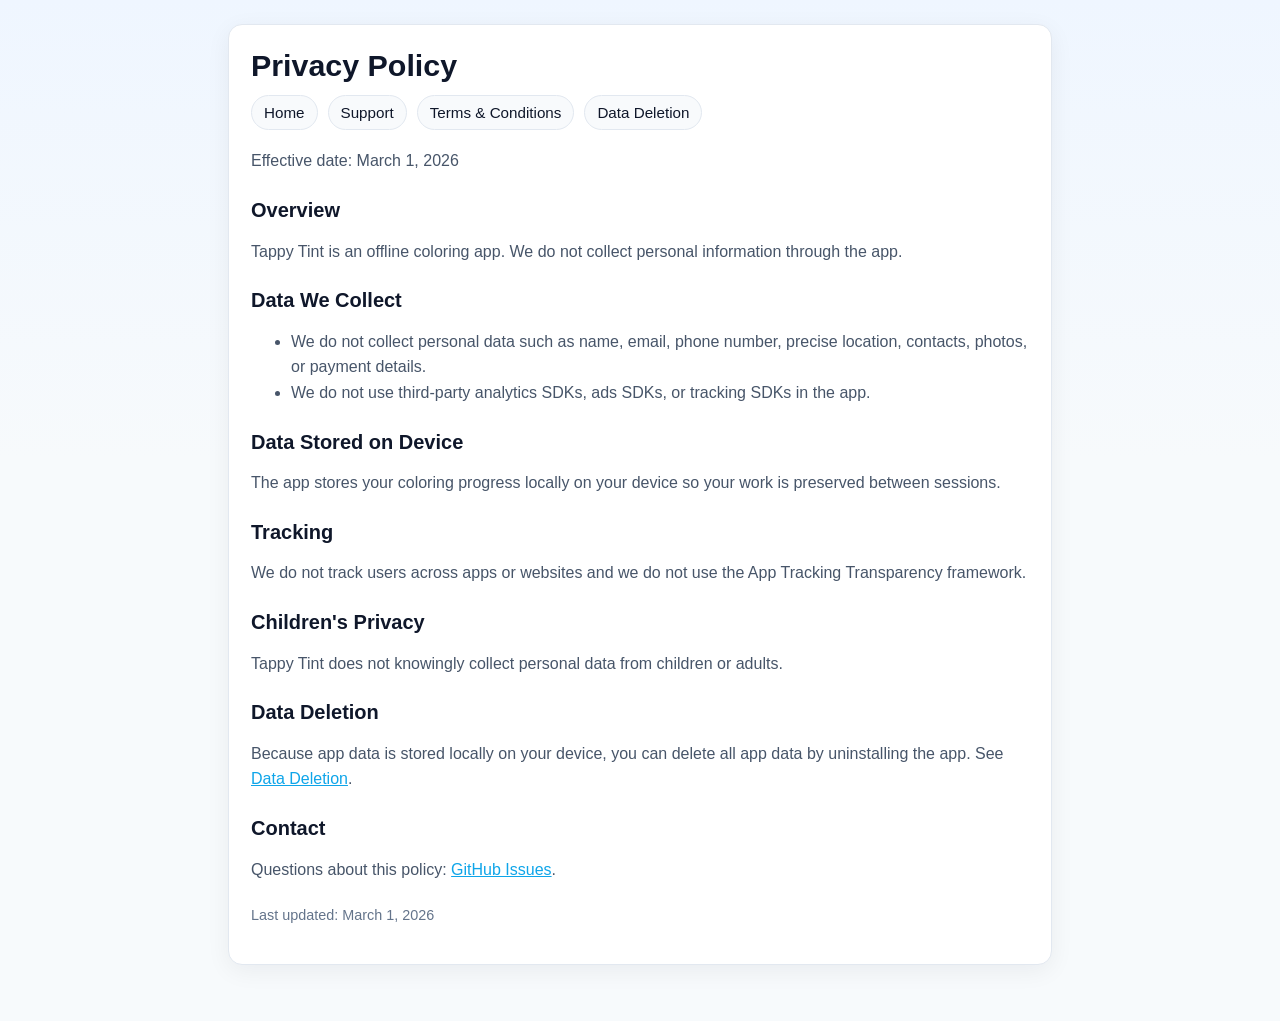
==== privacy-policy.html @ f5965a6a "Create Apple-ready support and privacy docs site" ====
<!doctype html>
<html lang="en">
<head>
  <meta charset="utf-8" />
  <meta name="viewport" content="width=device-width, initial-scale=1" />
  <title>Tappy Tint Privacy Policy</title>
  <link rel="stylesheet" href="styles.css" />
</head>
<body>
  <main class="container">
    <section class="card">
      <h1>Privacy Policy</h1>
      <nav class="nav">
        <a href="index.html">Home</a>
        <a href="support.html">Support</a>
        <a href="terms-and-conditions.html">Terms & Conditions</a>
        <a href="data-deletion.html">Data Deletion</a>
      </nav>

      <p>Effective date: March 1, 2026</p>

      <h2>Overview</h2>
      <p>Tappy Tint is an offline coloring app. We do not collect personal information through the app.</p>

      <h2>Data We Collect</h2>
      <ul>
        <li>We do not collect personal data such as name, email, phone number, precise location, contacts, photos, or payment details.</li>
        <li>We do not use third-party analytics SDKs, ads SDKs, or tracking SDKs in the app.</li>
      </ul>

      <h2>Data Stored on Device</h2>
      <p>The app stores your coloring progress locally on your device so your work is preserved between sessions.</p>

      <h2>Tracking</h2>
      <p>We do not track users across apps or websites and we do not use the App Tracking Transparency framework.</p>

      <h2>Children's Privacy</h2>
      <p>Tappy Tint does not knowingly collect personal data from children or adults.</p>

      <h2>Data Deletion</h2>
      <p>Because app data is stored locally on your device, you can delete all app data by uninstalling the app. See <a href="data-deletion.html">Data Deletion</a>.</p>

      <h2>Contact</h2>
      <p>Questions about this policy: <a href="https://github.com/dimab0/TappyTint-support/issues">GitHub Issues</a>.</p>

      <p class="footer">Last updated: March 1, 2026</p>
    </section>
  </main>
</body>
</html>
---- styles.css ----
:root {
  --bg: #f7fafc;
  --card: #ffffff;
  --text: #0f172a;
  --muted: #475569;
  --accent: #0ea5e9;
  --border: #e2e8f0;
}

* {
  box-sizing: border-box;
}

body {
  margin: 0;
  font-family: -apple-system, BlinkMacSystemFont, "Segoe UI", Roboto, Helvetica, Arial, sans-serif;
  color: var(--text);
  background: linear-gradient(180deg, #eff6ff 0%, var(--bg) 45%);
}

.container {
  max-width: 860px;
  margin: 0 auto;
  padding: 24px 18px 56px;
}

.card {
  background: var(--card);
  border: 1px solid var(--border);
  border-radius: 14px;
  padding: 22px;
  box-shadow: 0 6px 24px rgba(15, 23, 42, 0.06);
}

h1, h2, h3 {
  line-height: 1.2;
  margin-top: 0;
}

h1 {
  font-size: 1.9rem;
  margin-bottom: 10px;
}

h2 {
  margin-top: 24px;
  font-size: 1.25rem;
}

p, li {
  color: var(--muted);
  line-height: 1.6;
}

a {
  color: var(--accent);
}

.nav {
  display: flex;
  flex-wrap: wrap;
  gap: 10px;
  margin: 12px 0 18px;
}

.nav a {
  text-decoration: none;
  border: 1px solid var(--border);
  background: #f8fafc;
  border-radius: 999px;
  padding: 8px 12px;
  color: #0f172a;
  font-size: 0.95rem;
}

.kv {
  margin: 10px 0;
  padding: 0;
  list-style: none;
}

.kv li {
  margin: 5px 0;
}

.footer {
  margin-top: 22px;
  font-size: 0.9rem;
  color: #64748b;
}
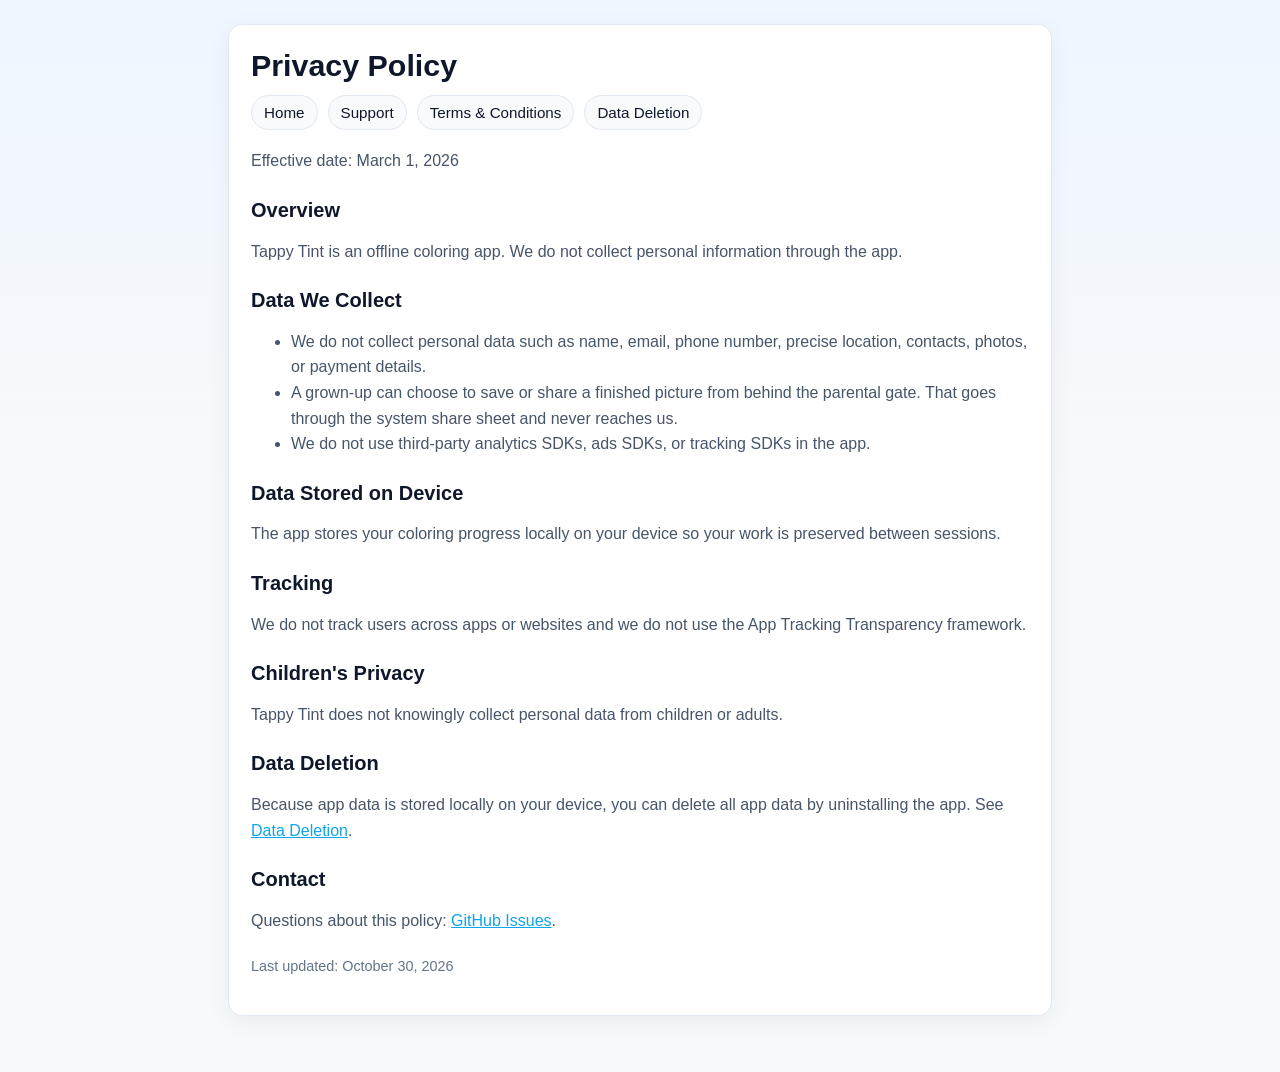
==== commit 281af60c: "Add a landing page for the 2.0 listing The docs index moves to docs.html. The privacy policy now say" ====
--- a/privacy-policy.html
+++ b/privacy-policy.html
@@ -25,6 +25,7 @@
       <h2>Data We Collect</h2>
       <ul>
         <li>We do not collect personal data such as name, email, phone number, precise location, contacts, photos, or payment details.</li>
+        <li>A grown-up can choose to save or share a finished picture from behind the parental gate. That goes through the system share sheet and never reaches us.</li>
         <li>We do not use third-party analytics SDKs, ads SDKs, or tracking SDKs in the app.</li>
       </ul>
 
@@ -43,7 +44,7 @@
       <h2>Contact</h2>
       <p>Questions about this policy: <a href="https://github.com/dimab0/TappyTint-support/issues">GitHub Issues</a>.</p>
 
-      <p class="footer">Last updated: March 1, 2026</p>
+      <p class="footer">Last updated: October 30, 2026</p>
     </section>
   </main>
 </body>
